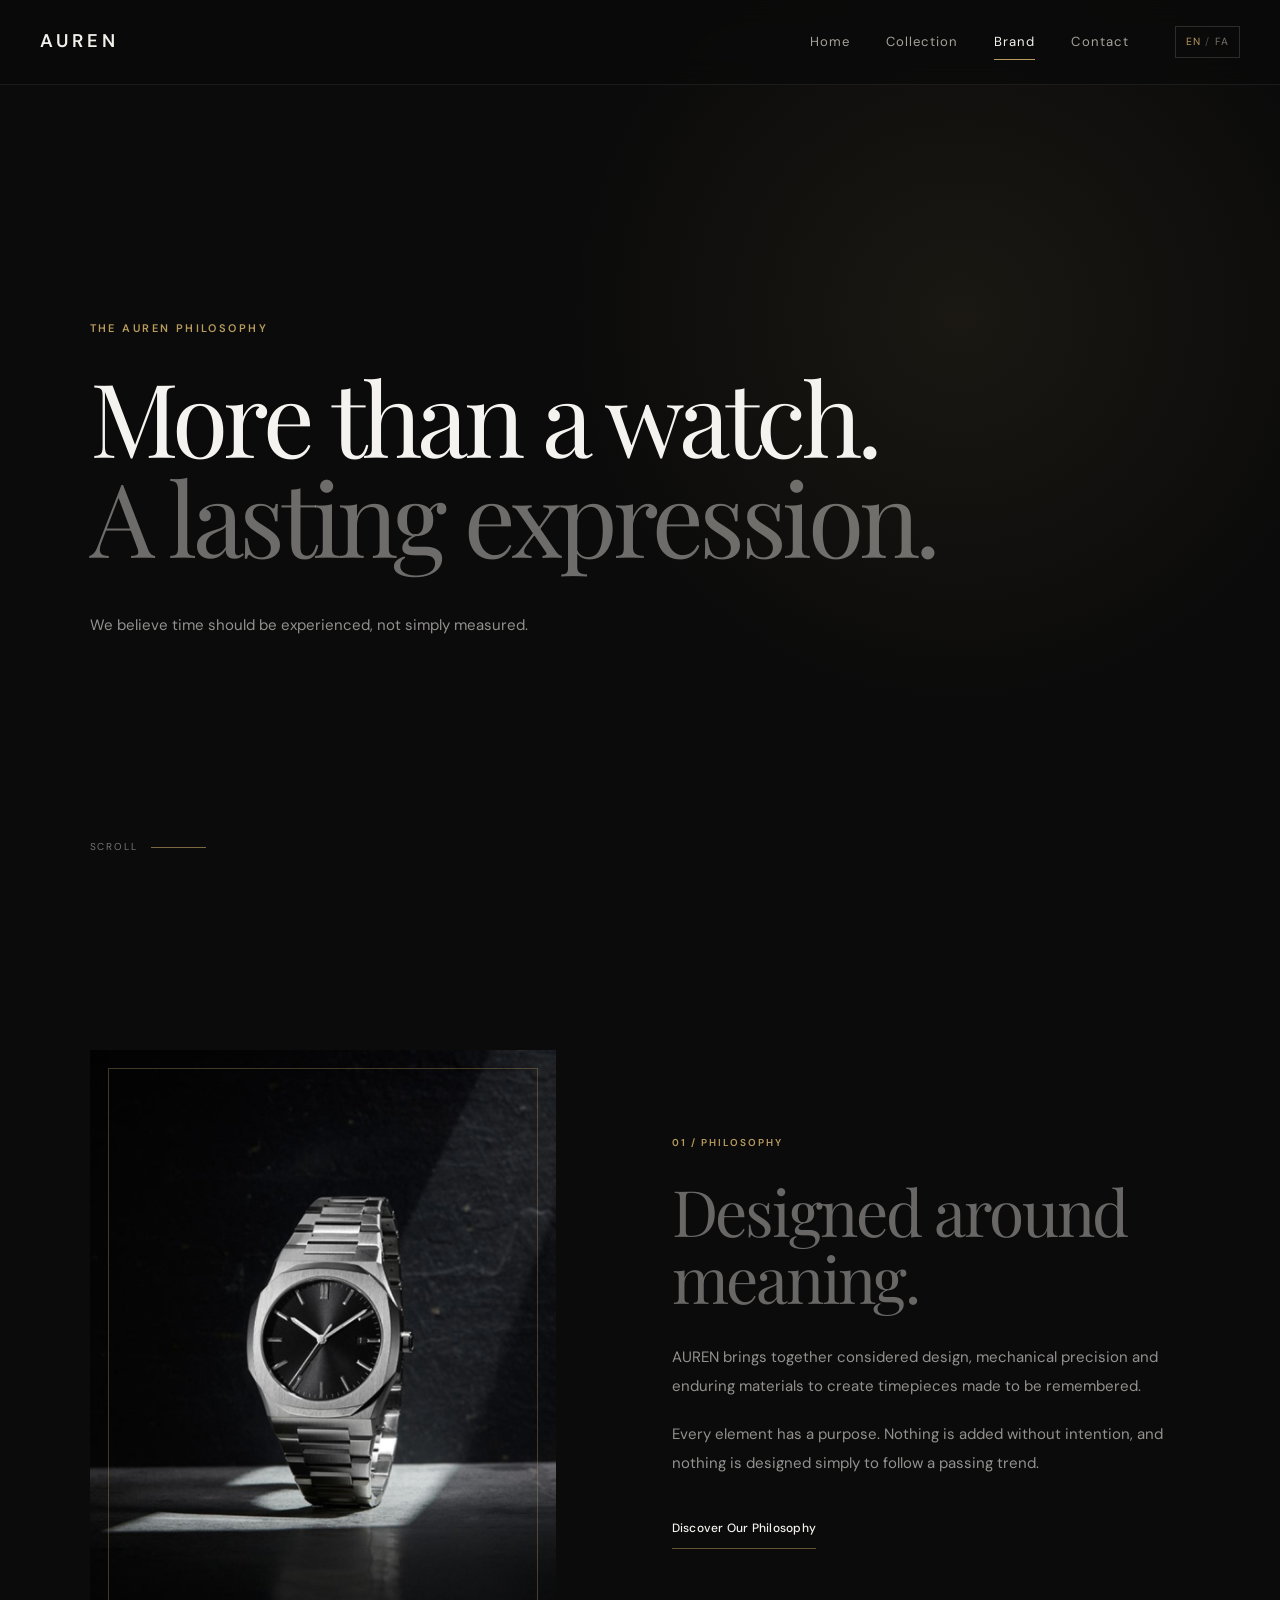
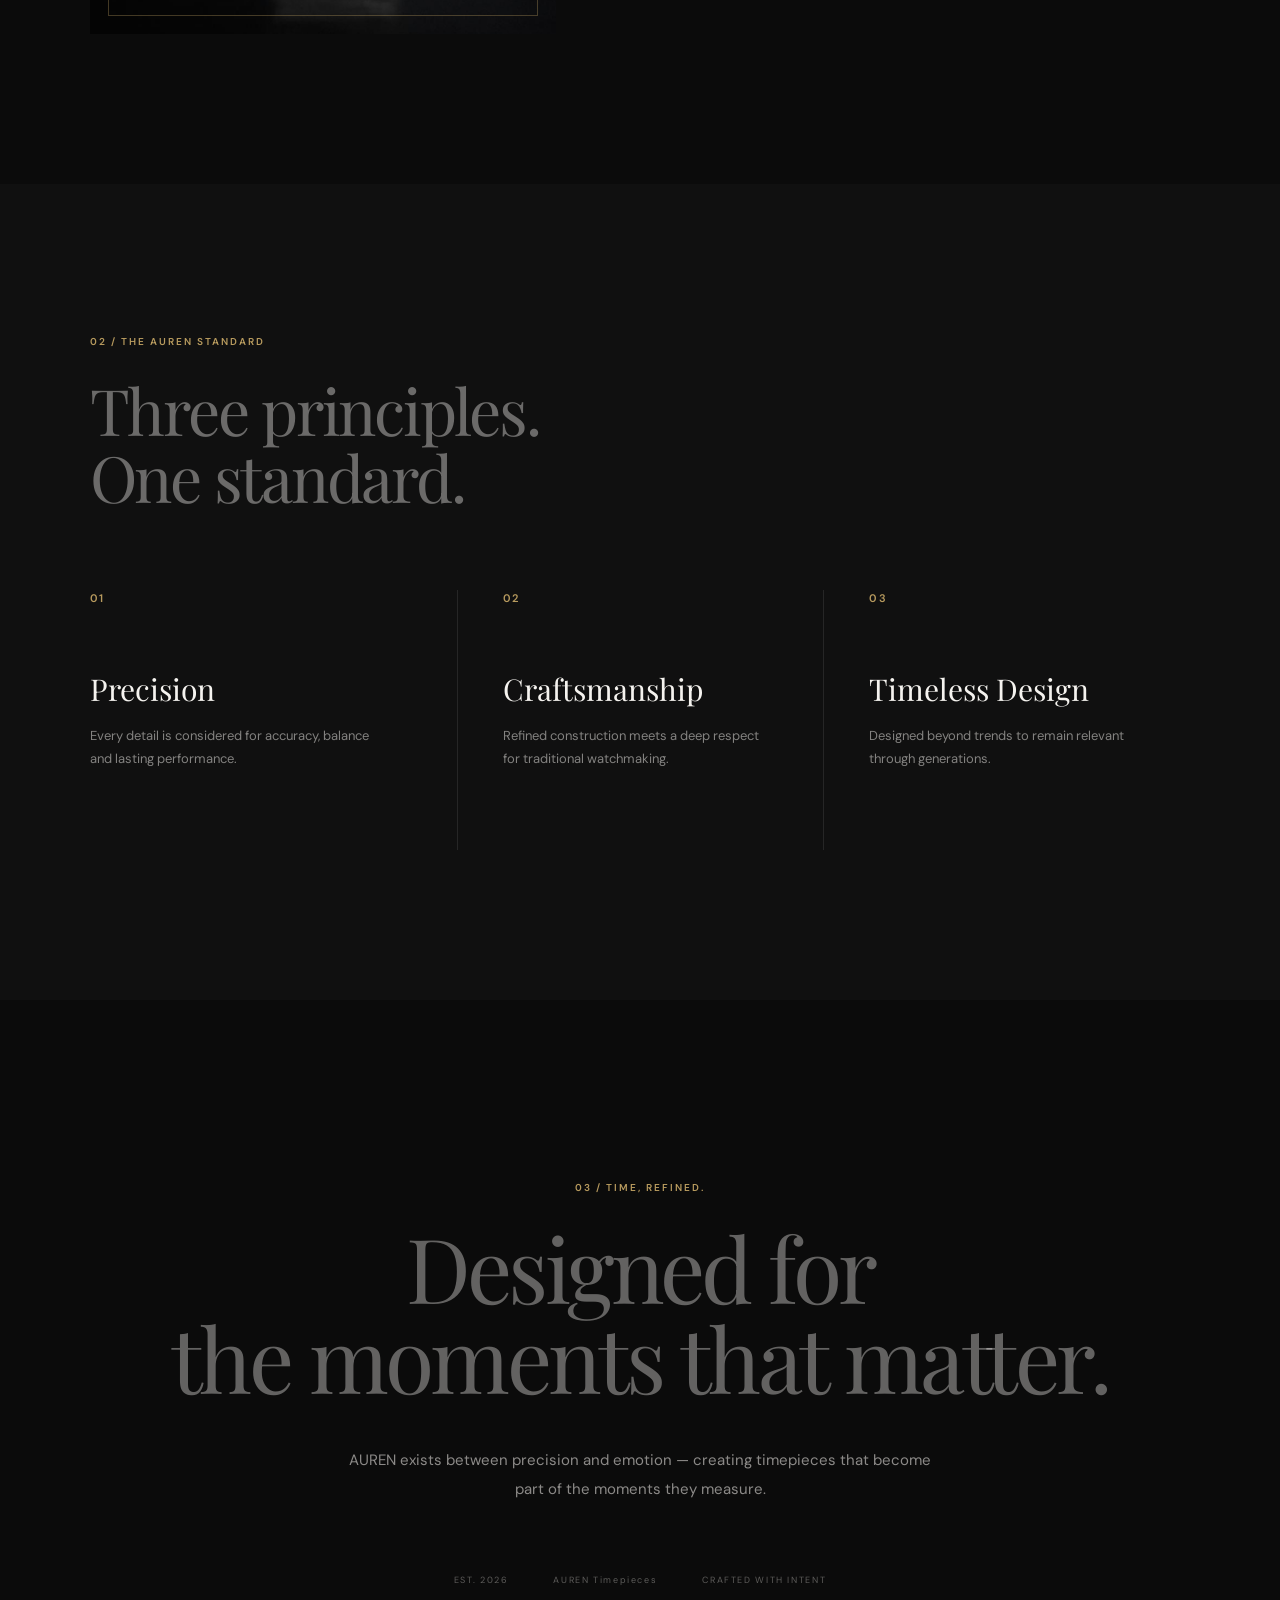
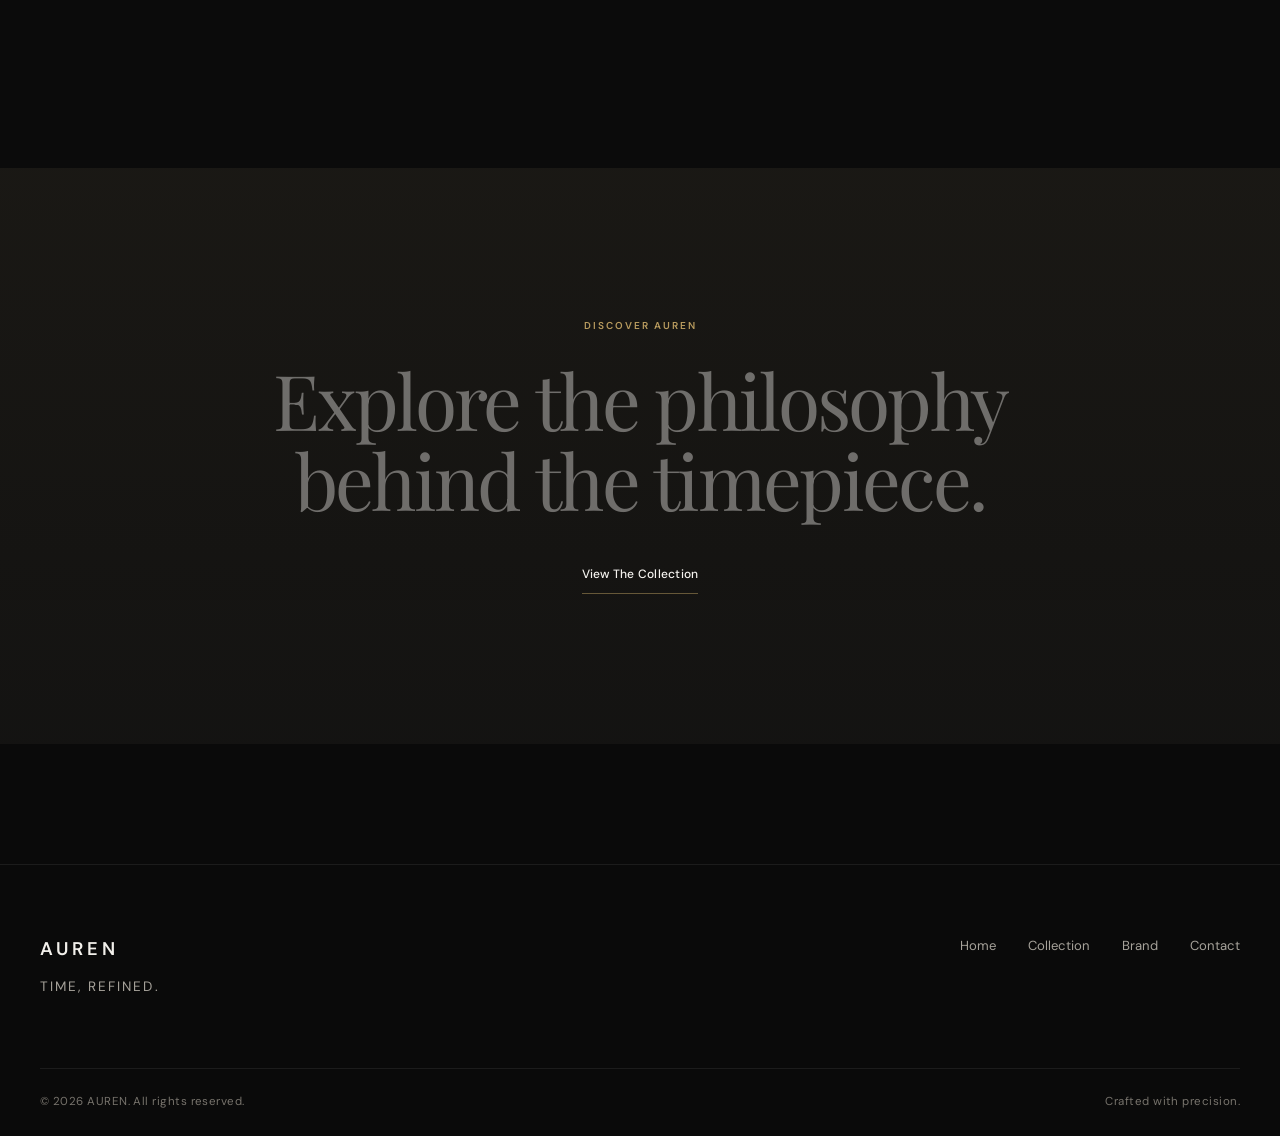
==== Pages/brand.html @ dfbf1e7e "Initial commit" ====
<!DOCTYPE html>
<html lang="en" dir="ltr">

<head>
    <meta charset="UTF-8">

    <meta name="viewport" content="width=device-width, initial-scale=1.0">

    <meta name="description" content="Discover the philosophy, craftsmanship and timeless design behind AUREN.">

    <title>AUREN — Brand</title>


    <!-- =========================
         Fonts
    ========================== -->

    <link rel="preconnect" href="https://fonts.googleapis.com">

    <link rel="preconnect" href="https://fonts.gstatic.com" crossorigin>

    <link
        href="https://fonts.googleapis.com/css2?family=DM+Sans:wght@400;500;600&family=Playfair+Display:wght@400;500;600&family=Vazirmatn:wght@400;500;600&display=swap"
        rel="stylesheet">


    <!-- =========================
         CSS
    ========================== -->

    <link rel="stylesheet" href="../css/global.css">

    <link rel="stylesheet" href="../css/brand.css">

</head>


<body>


    <!-- =========================
         Header
    ========================== -->

    <header class="header">

        <div class="container header__container">

            <a href="../index.html" class="logo">
                AUREN
            </a>


            <nav class="nav">

                <a href="../index.html" class="nav__link" data-i18n="nav.home">
                    Home
                </a>

                <a href="collection.html" class="nav__link" data-i18n="nav.collection">
                    Collection
                </a>

                <a href="brand.html" class="nav__link active" data-i18n="nav.brand">
                    Brand
                </a>

                <a href="contact.html" class="nav__link" data-i18n="nav.contact">
                    Contact
                </a>


                <button class="language-toggle" type="button" aria-label="Switch language">

                    <span class="language-toggle__active">
                        EN
                    </span>

                    <span class="language-toggle__divider">
                        /
                    </span>

                    <span>
                        FA
                    </span>

                </button>

            </nav>


            <button class="menu-toggle" type="button" aria-label="Open navigation menu" aria-expanded="false">

                <span></span>

                <span></span>

            </button>

        </div>

    </header>



    <!-- =========================
         Main
    ========================== -->

    <main>


        <!-- =========================
             Brand Hero
        ========================== -->

        <section class="brand-hero">

            <div class="brand-hero__content">

                <span class="brand-hero__eyebrow" data-i18n="brandIntro.label">
                    THE AUREN PHILOSOPHY
                </span>


                <h1 class="brand-hero__title">

                    <span data-i18n="brandIntro.title">
                        More than a watch.
                    </span>

                    <br>

                    <span class="brand-hero__title-accent" data-i18n="brandIntro.titleAccent">
                        A lasting expression.
                    </span>

                </h1>


                <p class="brand-hero__description" data-i18n="brandIntro.text1">
                    We believe time should be experienced,
                    not simply measured.
                </p>

            </div>


            <div class="brand-hero__scroll">

                <span data-i18n="brandIntro.scroll">
                    Scroll
                </span>

                <span class="brand-hero__scroll-line"></span>

            </div>

        </section>



        <!-- =========================
             Brand Philosophy
        ========================== -->

        <section class="brand-philosophy">

            <div class="brand-philosophy__container">


                <!-- Image -->

                <div class="brand-philosophy__image">

                    <img src="../assets/images/brand-watch.png" alt="AUREN luxury timepiece" width="800" height="1000"
                        loading="lazy">

                </div>


                <!-- Content -->

                <div class="brand-philosophy__content">

                    <span class="brand-section-label" data-i18n="brandPhilosophy.label">
                        01 / PHILOSOPHY
                    </span>


                    <h2 class="brand-section-title">

                        <span data-i18n="brandPhilosophy.title">
                            Designed around
                        </span>

                        <span data-i18n="brandPhilosophy.titleAccent">
                            meaning.
                        </span>

                    </h2>


                    <p class="brand-philosophy__text" data-i18n="brandIntro.text2">
                        AUREN brings together considered design,
                        mechanical precision and enduring materials
                        to create timepieces made to be remembered.
                    </p>


                    <p class="brand-philosophy__text" data-i18n="brandPhilosophy.text">
                        Every element has a purpose.
                        Nothing is added without intention,
                        and nothing is designed simply to follow
                        a passing trend.
                    </p>


                    <a href="brand.html" class="brand-link" data-i18n="brandIntro.button">
                        Discover Our Philosophy

                        <span class="brand-link__arrow">
                            ↗
                        </span>

                    </a>

                </div>

            </div>

        </section>



        <!-- =========================
             Brand Values
        ========================== -->

        <section class="brand-values">

            <div class="brand-values__header">

                <span class="brand-section-label" data-i18n="brandValues.label">
                    02 / THE AUREN STANDARD
                </span>


                <h2 class="brand-section-title">

                    <span data-i18n="brandValues.title">
                        Three principles.
                    </span>

                    <span data-i18n="brandValues.titleAccent">
                        One standard.
                    </span>

                </h2>

            </div>


            <div class="brand-values__grid">


                <!-- Value 01 -->

                <article class="brand-value">

                    <span class="brand-value__number">
                        01
                    </span>


                    <div class="brand-value__content">

                        <h3 data-i18n="brandValues.precision.title">
                            Precision
                        </h3>


                        <p data-i18n="brandValues.precision.text">
                            Every detail is considered for
                            accuracy, balance and lasting
                            performance.
                        </p>

                    </div>

                </article>



                <!-- Value 02 -->

                <article class="brand-value">

                    <span class="brand-value__number">
                        02
                    </span>


                    <div class="brand-value__content">

                        <h3 data-i18n="brandValues.craftsmanship.title">
                            Craftsmanship
                        </h3>


                        <p data-i18n="brandValues.craftsmanship.text">
                            Refined construction meets a deep
                            respect for traditional watchmaking.
                        </p>

                    </div>

                </article>



                <!-- Value 03 -->

                <article class="brand-value">

                    <span class="brand-value__number">
                        03
                    </span>


                    <div class="brand-value__content">

                        <h3 data-i18n="brandValues.timeless.title">
                            Timeless Design
                        </h3>


                        <p data-i18n="brandValues.timeless.text">
                            Designed beyond trends to remain
                            relevant through generations.
                        </p>

                    </div>

                </article>

            </div>

        </section>



        <!-- =========================
             Brand Statement
        ========================== -->

        <section class="brand-statement">

            <div class="brand-statement__container">

                <span class="brand-section-label" data-i18n="brandStatement.label">
                    03 / TIME, REFINED.
                </span>


                <h2 class="brand-statement__title">

                    <span data-i18n="brandStatement.title">
                        Time should never
                    </span>

                    <span data-i18n="brandStatement.titleAccent">
                        compete with you.
                    </span>

                </h2>


                <!--
                    Important:
                    text → description
                -->

                <p class="brand-statement__text" data-i18n="brandStatement.description">
                    AUREN exists between precision and emotion —
                    creating timepieces that become part of the
                    moments they measure.
                </p>


                <div class="brand-statement__signature">

                    <span data-i18n="brandStatement.est">
                        EST. 2026
                    </span>

                    <span data-i18n="brandStatement.brand">
                        AUREN TIMEPIECES
                    </span>

                    <span data-i18n="brandStatement.crafted">
                        CRAFTED WITH INTENT
                    </span>

                </div>

            </div>

        </section>



        <!-- =========================
             Brand CTA
        ========================== -->

        <section class="brand-cta">

            <div class="brand-cta__container">

                <span class="brand-cta__eyebrow" data-i18n="brandCta.eyebrow">
                    DISCOVER AUREN
                </span>


                <h2 class="brand-cta__title">

                    <span data-i18n="brandCta.title">
                        Explore the philosophy
                    </span>

                    <span data-i18n="brandCta.titleAccent">
                        behind the timepiece.
                    </span>

                </h2>


                <a href="collection.html" class="brand-link brand-link--light" data-i18n="brandCta.button">
                    View The Collection

                    <span class="brand-link__arrow">
                        ↗
                    </span>

                </a>

            </div>

        </section>

    </main>



    <!-- =========================
         Footer
    ========================== -->

    <footer class="footer">

        <div class="container footer__container">

            <div class="footer__brand">

                <a href="../index.html" class="logo">
                    AUREN
                </a>

                <p data-i18n="footer.tagline">
                    Time, refined.
                </p>

            </div>


            <div class="footer__links">

                <a href="../index.html" data-i18n="footer.home">
                    Home
                </a>

                <a href="collection.html" data-i18n="footer.collection">
                    Collection
                </a>

                <a href="brand.html" data-i18n="footer.brand">
                    Brand
                </a>

                <a href="contact.html" data-i18n="footer.contact">
                    Contact
                </a>

            </div>

        </div>


        <div class="container footer__bottom">

            <p data-i18n="footer.copyright">
                © 2026 AUREN. All rights reserved.
            </p>

            <p data-i18n="footer.crafted">
                Crafted with precision.
            </p>

        </div>

    </footer>



    <!-- =========================
         JavaScript
    ========================== -->

    <script src="../js/navigation.js"></script>

    <script src="../js/main.js"></script>

</body>

</html>
---- css/global.css ----
/* =========================
   Reset
========================= */

* {
  margin: 0;
  padding: 0;
  box-sizing: border-box;
}

/* =========================
   Base
========================= */

html {
  scroll-behavior: smooth;
}

body {
  font-family: "DM Sans", Arial, sans-serif;
  background: #0a0a0a;
  color: #f2f0eb;
  line-height: 1.6;
  overflow-x: hidden;
}

a {
  color: inherit;
  text-decoration: none;
}

button,
input,
textarea {
  font: inherit;
}

button {
  border: none;
  background: none;
  color: inherit;
  cursor: pointer;
}

img {
  display: block;
  max-width: 100%;
}

/* =========================
   Typography
========================= */

h1,
h2,
h3,
h4 {
  font-family: "Playfair Display", Georgia, serif;
  font-weight: 500;
  line-height: 1.1;
}

/* =========================
   Container
========================= */

.container {
  width: min(1200px, calc(100% - 48px));
  margin-inline: auto;
}

/* =========================
   Header
========================= */

.header {
  position: fixed;
  top: 0;
  left: 0;
  width: 100%;
  z-index: 1000;

  background: rgba(10, 10, 10, 0.75);
  backdrop-filter: blur(14px);

  border-bottom: 1px solid rgba(242, 240, 235, 0.08);
}

.header__container {
  min-height: 84px;

  display: flex;
  align-items: center;
  justify-content: space-between;
}

/* =========================
   Logo
========================= */

.logo {
  font-size: 1.15rem;
  font-weight: 600;
  letter-spacing: 0.22em;
}

/* =========================
   Navigation
========================= */

.nav {
  display: flex;
  align-items: center;
  gap: 36px;
}

.nav__link {
  position: relative;

  color: #a6a29a;
  font-size: 0.82rem;
  letter-spacing: 0.08em;

  transition: color 0.3s ease;
}

.nav__link::after {
  content: "";

  position: absolute;
  left: 0;
  bottom: -8px;

  width: 100%;
  height: 1px;

  background: #b89b5e;

  transform: scaleX(0);
  transform-origin: right;

  transition: transform 0.3s ease;
}

.nav__link:hover,
.nav__link.active {
  color: #f2f0eb;
}

.nav__link:hover::after,
.nav__link.active::after {
  transform: scaleX(1);
  transform-origin: left;
}

/* =========================
   Mobile Menu Button
========================= */

.menu-toggle {
  display: none;

  width: 32px;
  height: 24px;

  position: relative;
}

.menu-toggle span {
  position: absolute;
  left: 0;

  width: 100%;
  height: 1px;

  background: #f2f0eb;

  transition:
    transform 0.3s ease,
    top 0.3s ease;
}

.menu-toggle span:first-child {
  top: 7px;
}

.menu-toggle span:last-child {
  top: 17px;
}

/* =========================
   Footer
========================= */

.footer {
  margin-top: 120px;

  border-top: 1px solid rgba(242, 240, 235, 0.08);
}

.footer__container {
  padding: 70px 0;

  display: flex;
  justify-content: space-between;
  gap: 50px;
}

.footer__brand p {
  margin-top: 12px;

  color: #a6a29a;
  font-size: 0.85rem;

  text-transform: uppercase;
  letter-spacing: 0.15em;
}

.footer__links {
  display: flex;
  gap: 32px;
  align-items: flex-start;
}

.footer__links a {
  color: #a6a29a;
  font-size: 0.82rem;

  transition: color 0.3s ease;
}

.footer__links a:hover {
  color: #f2f0eb;
}

.footer__bottom {
  padding: 24px 0;

  border-top: 1px solid rgba(242, 240, 235, 0.08);

  display: flex;
  justify-content: space-between;
  gap: 20px;

  color: #77736c;
  font-size: 0.72rem;
  letter-spacing: 0.04em;
}

/* =========================
   Responsive
========================= */

@media (max-width: 768px) {
  .container {
    width: min(100% - 32px, 1200px);
  }

  .header__container {
    min-height: 72px;
  }

  .menu-toggle {
    display: block;
  }

  .nav {
    position: fixed;
    top: 72px;
    left: 0;

    width: 100%;
    min-height: calc(100vh - 72px);

    padding: 80px 32px;

    background: #0a0a0a;

    display: flex;
    flex-direction: column;
    align-items: flex-start;
    gap: 32px;

    transform: translateX(100%);
    transition: transform 0.4s ease;
  }

  .nav.active {
    transform: translateX(0);
  }

  .nav__link {
    font-family: "Playfair Display", Georgia, serif;
    font-size: 2rem;
    color: #f2f0eb;
  }

  .menu-toggle.active span:first-child {
    top: 12px;
    transform: rotate(45deg);
  }

  .menu-toggle.active span:last-child {
    top: 12px;
    transform: rotate(-45deg);
  }

  .footer__container {
    padding: 55px 0;

    flex-direction: column;
  }

  .footer__links {
    flex-wrap: wrap;
    gap: 20px;
  }

  .footer__bottom {
    flex-direction: column;
  }
}

/* =========================
   Language Switcher
========================= */

.language-toggle {
  display: inline-flex;
  align-items: center;
  gap: 5px;
  margin-left: 10px;
  padding: 7px 10px;
  border: 1px solid rgba(242, 240, 235, 0.15);
  color: #77736c;
  font-size: 0.65rem;
  letter-spacing: 0.08em;
  transition:
    color 0.3s ease,
    border-color 0.3s ease,
    background 0.3s ease;
}

.language-toggle:hover {
  border-color: rgba(184, 155, 94, 0.5);
  color: #f2f0eb;
}

.language-toggle__active {
  color: #b89b5e;
}

.language-toggle__divider {
  color: #4f4c47;
}

/* Mobile */

@media (max-width: 768px) {
  .language-toggle {
    margin-top: 10px;
    margin-left: 0;
    padding: 9px 12px;
    font-size: 0.7rem;
  }
}

/* =========================
   Persian Typography
========================= */

/* =========================
   Persian Typography
========================= */

html[lang="fa"] body {
  font-family: "Vazirmatn", Arial, sans-serif;
}

html[lang="fa"] h1,
html[lang="fa"] h2,
html[lang="fa"] h3,
html[lang="fa"] h4 {
  font-family: "Vazirmatn", Arial, sans-serif;
  font-weight: 500;
}

html[lang="fa"] .logo {
  font-family: "DM Sans", Arial, sans-serif;
}

html[lang="fa"] .hero__title,
html[lang="fa"] .brand-intro__heading h2,
html[lang="fa"] .featured-watch__info h2 {
  font-weight: 500;
  line-height: 1.35;
}

/* =========================
   Persian Layout
========================= */

html[lang="fa"] {
  direction: rtl;
}

html[lang="fa"] .header__container {
  direction: ltr;
}

html[lang="fa"] .nav {
  direction: rtl;
}

html[lang="fa"] .hero__container {
  direction: rtl;
}

html[lang="fa"] .hero__content {
  text-align: right;
}

html[lang="fa"] .hero__description {
  text-align: right;
}

html[lang="fa"] .hero__button {
  direction: rtl;
}

html[lang="fa"] .brand-intro__content {
  direction: rtl;
}

html[lang="fa"] .brand-intro__heading,
html[lang="fa"] .brand-intro__text {
  text-align: right;
}

html[lang="fa"] .featured-watch__content {
  direction: rtl;
}

html[lang="fa"] .featured-watch__info {
  text-align: right;
}

html[lang="fa"] .featured-watch__specs {
  direction: rtl;
}

html[lang="fa"] .watch-spec {
  text-align: right;
}

html[lang="fa"] .featured-watch__button {
  direction: rtl;
}

html[lang="fa"] .text-link {
  direction: rtl;
}

html[lang="fa"] .hero__arrow,
html[lang="fa"] .featured-watch__button > span:last-child,
html[lang="fa"] .text-link > span:last-child {
  direction: ltr;
}
---- css/brand.css ----
/* =========================
   Brand Page
========================= */

.brand-hero,
.brand-philosophy,
.brand-values,
.brand-statement,
.brand-cta {
  width: 100%;
}

/* =========================
   Brand Hero
========================= */

.brand-hero {
  position: relative;

  min-height: 100svh;

  display: flex;
  align-items: center;

  padding: 160px 7vw 100px;

  background:
    radial-gradient(
      circle at 75% 35%,
      rgba(184, 155, 94, 0.09),
      transparent 35%
    ),
    #0b0b0b;

  color: #f5f3ef;

  overflow: hidden;
}

.brand-hero__content {
  position: relative;

  width: 100%;
  max-width: 1300px;

  margin: 0 auto;

  z-index: 2;
}

.brand-hero__eyebrow {
  display: block;

  margin-bottom: 28px;

  color: #b89b5e;

  font-family: "DM Sans", sans-serif;

  font-size: 11px;
  font-weight: 600;

  letter-spacing: 0.22em;

  text-transform: uppercase;
}

.brand-hero__title {
  max-width: 1000px;

  margin: 0;

  font-family: "Playfair Display", serif;

  font-size: clamp(58px, 8vw, 120px);

  font-weight: 400;

  line-height: 0.98;

  letter-spacing: -0.045em;
}

.brand-hero__title-accent {
  color: rgba(245, 243, 239, 0.42);
}

.brand-hero__description {
  max-width: 520px;

  margin: 45px 0 0;

  font-family: "DM Sans", sans-serif;

  font-size: 15px;

  line-height: 1.9;

  color: rgba(245, 243, 239, 0.58);
}

.brand-hero__scroll {
  position: absolute;

  left: 7vw;
  bottom: 45px;

  display: flex;
  align-items: center;

  gap: 14px;

  color: rgba(245, 243, 239, 0.45);

  font-family: "DM Sans", sans-serif;

  font-size: 10px;

  letter-spacing: 0.18em;

  text-transform: uppercase;
}

.brand-hero__scroll-line {
  width: 55px;
  height: 1px;

  background: rgba(184, 155, 94, 0.65);
}

/* =========================
   Philosophy
========================= */

.brand-philosophy {
  padding: 150px 7vw;

  background: #0b0b0b;

  color: #f5f3ef;
}

.brand-philosophy__container {
  max-width: 1300px;

  margin: 0 auto;

  display: grid;

  grid-template-columns: minmax(0, 0.9fr) minmax(0, 1fr);

  align-items: center;

  gap: clamp(60px, 9vw, 140px);
}

/* =========================
   Philosophy Image
========================= */

.brand-philosophy__image {
  position: relative;

  width: 100%;

  aspect-ratio: 4 / 5;

  overflow: hidden;

  background: #111;
}

.brand-philosophy__image::after {
  content: "";

  position: absolute;

  inset: 18px;

  border: 1px solid rgba(184, 155, 94, 0.35);

  pointer-events: none;

  z-index: 2;
}

.brand-philosophy__image img {
  width: 100%;
  height: 100%;

  display: block;

  object-fit: cover;

  filter: grayscale(12%);

  transition:
    transform 1s cubic-bezier(0.22, 1, 0.36, 1),
    filter 0.5s ease;
}

.brand-philosophy__image:hover img {
  transform: scale(1.035);

  filter: grayscale(0%);
}

/* =========================
   Philosophy Content
========================= */

.brand-philosophy__content {
  max-width: 600px;
}

.brand-section-label {
  display: block;

  margin-bottom: 26px;

  color: #b89b5e;

  font-family: "DM Sans", sans-serif;

  font-size: 10px;
  font-weight: 600;

  letter-spacing: 0.2em;

  text-transform: uppercase;
}

.brand-section-title {
  margin: 0 0 32px;

  font-family: "Playfair Display", serif;

  font-size: clamp(42px, 5vw, 72px);

  font-weight: 400;

  line-height: 1.05;

  letter-spacing: -0.035em;
}

.brand-section-title span {
  display: block;

  color: rgba(245, 243, 239, 0.4);
}

.brand-philosophy__text {
  max-width: 540px;

  margin: 0 0 20px;

  font-family: "DM Sans", sans-serif;

  font-size: 15px;

  line-height: 1.9;

  color: rgba(245, 243, 239, 0.58);
}

/* =========================
   Links
========================= */

.brand-link {
  display: inline-flex;

  align-items: center;

  gap: 16px;

  margin-top: 22px;

  padding-bottom: 9px;

  border-bottom: 1px solid rgba(184, 155, 94, 0.5);

  color: #f5f3ef;

  font-family: "DM Sans", sans-serif;

  font-size: 12px;
  font-weight: 500;

  letter-spacing: 0.02em;

  text-decoration: none;

  transition:
    color 0.3s ease,
    border-color 0.3s ease,
    gap 0.3s ease;
}

.brand-link__arrow {
  color: #b89b5e;

  font-size: 17px;

  transition: transform 0.3s ease;
}

.brand-link:hover {
  gap: 22px;

  color: #b89b5e;

  border-color: #b89b5e;
}

.brand-link:hover .brand-link__arrow {
  transform: translate(3px, -3px);
}

/* =========================
   Values
========================= */

.brand-values {
  padding: 150px 7vw;

  background: #101010;

  color: #f5f3ef;
}

.brand-values__header {
  max-width: 1300px;

  margin: 0 auto 80px;
}

.brand-values__grid {
  max-width: 1300px;

  margin: 0 auto;

  display: grid;

  grid-template-columns: repeat(3, 1fr);
}

.brand-value {
  min-height: 260px;

  padding: 0 45px;

  border-left: 1px solid rgba(255, 255, 255, 0.09);
}

.brand-value:first-child {
  padding-left: 0;

  border-left: none;
}

.brand-value:last-child {
  padding-right: 0;
}

.brand-value__number {
  display: block;

  margin-bottom: 65px;

  color: #b89b5e;

  font-family: "DM Sans", sans-serif;

  font-size: 11px;
  font-weight: 600;

  letter-spacing: 0.16em;
}

.brand-value h3 {
  margin: 0 0 18px;

  font-family: "Playfair Display", serif;

  font-size: 30px;

  font-weight: 400;
}

.brand-value p {
  max-width: 300px;

  margin: 0;

  color: rgba(245, 243, 239, 0.5);

  font-family: "DM Sans", sans-serif;

  font-size: 13px;

  line-height: 1.8;
}

/* =========================
   Brand Statement
========================= */

.brand-statement {
  padding: 180px 7vw;

  background: #0b0b0b;

  color: #f5f3ef;
}

.brand-statement__container {
  max-width: 1100px;

  margin: 0 auto;

  text-align: center;
}

.brand-statement__title {
  max-width: 950px;

  margin: 0 auto;

  font-family: "Playfair Display", serif;

  font-size: clamp(46px, 7vw, 90px);

  font-weight: 400;

  line-height: 1;

  letter-spacing: -0.04em;
}

.brand-statement__title span {
  display: block;

  color: rgba(245, 243, 239, 0.38);
}

.brand-statement__text {
  max-width: 600px;

  margin: 45px auto 0;

  color: rgba(245, 243, 239, 0.55);

  font-family: "DM Sans", sans-serif;

  font-size: 15px;

  line-height: 1.9;
}

.brand-statement__signature {
  display: flex;

  justify-content: center;

  gap: 45px;

  margin-top: 70px;

  color: rgba(245, 243, 239, 0.35);

  font-family: "DM Sans", sans-serif;

  font-size: 9px;

  letter-spacing: 0.18em;
}

/* =========================
   CTA
========================= */

.brand-cta {
  position: relative;

  padding: 150px 7vw;

  background:
    linear-gradient(rgba(184, 155, 94, 0.06), rgba(184, 155, 94, 0.02)), #101010;

  color: #f5f3ef;
}

.brand-cta__container {
  max-width: 900px;

  margin: 0 auto;

  text-align: center;
}

.brand-cta__eyebrow {
  display: block;

  margin-bottom: 25px;

  color: #b89b5e;

  font-family: "DM Sans", sans-serif;

  font-size: 10px;

  font-weight: 600;

  letter-spacing: 0.2em;
}

.brand-cta__title {
  margin: 0;

  font-family: "Playfair Display", serif;

  font-size: clamp(44px, 6vw, 78px);

  font-weight: 400;

  line-height: 1.05;

  letter-spacing: -0.035em;
}

.brand-cta__title span {
  display: block;

  color: rgba(245, 243, 239, 0.4);
}

.brand-cta .brand-link {
  margin-top: 45px;
}

/* =========================
   Responsive
========================= */

@media (max-width: 900px) {
  .brand-hero {
    padding: 140px 6vw 100px;
  }

  .brand-philosophy {
    padding: 110px 6vw;
  }

  .brand-philosophy__container {
    grid-template-columns: 1fr;

    gap: 65px;
  }

  .brand-philosophy__image {
    max-width: 650px;
  }

  .brand-values {
    padding: 110px 6vw;
  }

  .brand-values__header {
    margin-bottom: 60px;
  }

  .brand-values__grid {
    grid-template-columns: 1fr;

    gap: 0;
  }

  .brand-value {
    min-height: auto;

    padding: 45px 0;

    border-left: none;

    border-top: 1px solid rgba(255, 255, 255, 0.09);
  }

  .brand-value:first-child {
    padding-top: 0;

    border-top: none;
  }

  .brand-value:last-child {
    padding-right: 0;
  }

  .brand-value__number {
    margin-bottom: 35px;
  }

  .brand-statement {
    padding: 130px 6vw;
  }

  .brand-statement__signature {
    flex-wrap: wrap;

    gap: 20px 35px;
  }

  .brand-cta {
    padding: 120px 6vw;
  }
}

/* =========================
   Mobile
========================= */

@media (max-width: 600px) {
  .brand-hero {
    min-height: 90svh;

    padding: 120px 6vw 80px;
  }

  .brand-hero__title {
    font-size: clamp(48px, 13vw, 68px);

    line-height: 1;
  }

  .brand-hero__description {
    margin-top: 35px;

    font-size: 14px;
  }

  .brand-hero__scroll {
    bottom: 30px;
  }

  .brand-philosophy {
    padding: 90px 6vw;
  }

  .brand-philosophy__image::after {
    inset: 10px;
  }

  .brand-section-title {
    font-size: clamp(40px, 11vw, 55px);
  }

  .brand-philosophy__text {
    font-size: 14px;
  }

  .brand-values {
    padding: 90px 6vw;
  }

  .brand-value h3 {
    font-size: 27px;
  }

  .brand-value p {
    font-size: 13px;
  }

  .brand-statement {
    padding: 110px 6vw;
  }

  .brand-statement__title {
    font-size: clamp(43px, 12vw, 60px);
  }

  .brand-statement__text {
    font-size: 14px;
  }

  .brand-statement__signature {
    flex-direction: column;

    align-items: center;

    gap: 15px;
  }

  .brand-cta {
    padding: 100px 6vw;
  }

  .brand-cta__title {
    font-size: clamp(40px, 11vw, 55px);
  }
}

/* =========================
   Persian Direction
========================= */

html[dir="rtl"] .brand-hero__content,
html[dir="rtl"] .brand-philosophy__content,
html[dir="rtl"] .brand-values,
html[dir="rtl"] .brand-statement,
html[dir="rtl"] .brand-cta {
  direction: rtl;
}

html[dir="rtl"] .brand-section-label {
  letter-spacing: 0;
}

html[dir="rtl"] .brand-philosophy__text,
html[dir="rtl"] .brand-value p,
html[dir="rtl"] .brand-statement__text {
  line-height: 2;
}

html[dir="rtl"] .brand-link__arrow {
  transform: scaleX(-1);
}

html[dir="rtl"] .brand-link:hover .brand-link__arrow {
  transform: scaleX(-1) translate(3px, -3px);
}

/* =========================
   Accessibility
========================= */

@media (prefers-reduced-motion: reduce) {
  .brand-philosophy__image img,
  .brand-link,
  .brand-link__arrow {
    transition: none;
  }
}

/* =========================
   Persian Gold Text
========================= */

html[dir="rtl"] .brand-hero__eyebrow,
html[dir="rtl"] .brand-hero__scroll span:first-child,
html[dir="rtl"] .brand-section-label,
html[dir="rtl"] .brand-cta__eyebrow {
  font-size: 1rem;
  line-height: 1.5;
}

html[dir="rtl"] .brand-value__number {
  font-size: 1rem;
}

html[dir="rtl"] .brand-statement__signature {
  font-size: 0.8rem;
}

/* =========================
   Scroll Reveal
========================= */

.reveal {
  opacity: 0;
  transform: translateY(45px);
  transition:
    opacity 0.9s ease,
    transform 0.9s cubic-bezier(0.22, 1, 0.36, 1);
}

.reveal.is-visible {
  opacity: 1;
  transform: translateY(0);
}

/* =========================
   Scroll Reveal Variations
========================= */

.brand-philosophy__image.reveal {
  transform: translateX(-45px);
}

.brand-philosophy__content.reveal {
  transform: translateX(45px);
}

.brand-philosophy__image.reveal.is-visible,
.brand-philosophy__content.reveal.is-visible {
  transform: translateX(0);
}

.brand-value.reveal {
  transform: translateY(35px);
}

.brand-value.reveal.is-visible {
  transform: translateY(0);
}

.brand-statement__container.reveal {
  transform: translateY(50px);
}

.brand-statement__container.reveal.is-visible {
  transform: translateY(0);
}

/* =========================
   Reduced Motion
========================= */

@media (prefers-reduced-motion: reduce) {
  .reveal,
  .brand-philosophy__image.reveal,
  .brand-philosophy__content.reveal,
  .brand-value.reveal,
  .brand-statement__container.reveal {
    opacity: 1;
    transform: none;
    transition: none;
  }
}
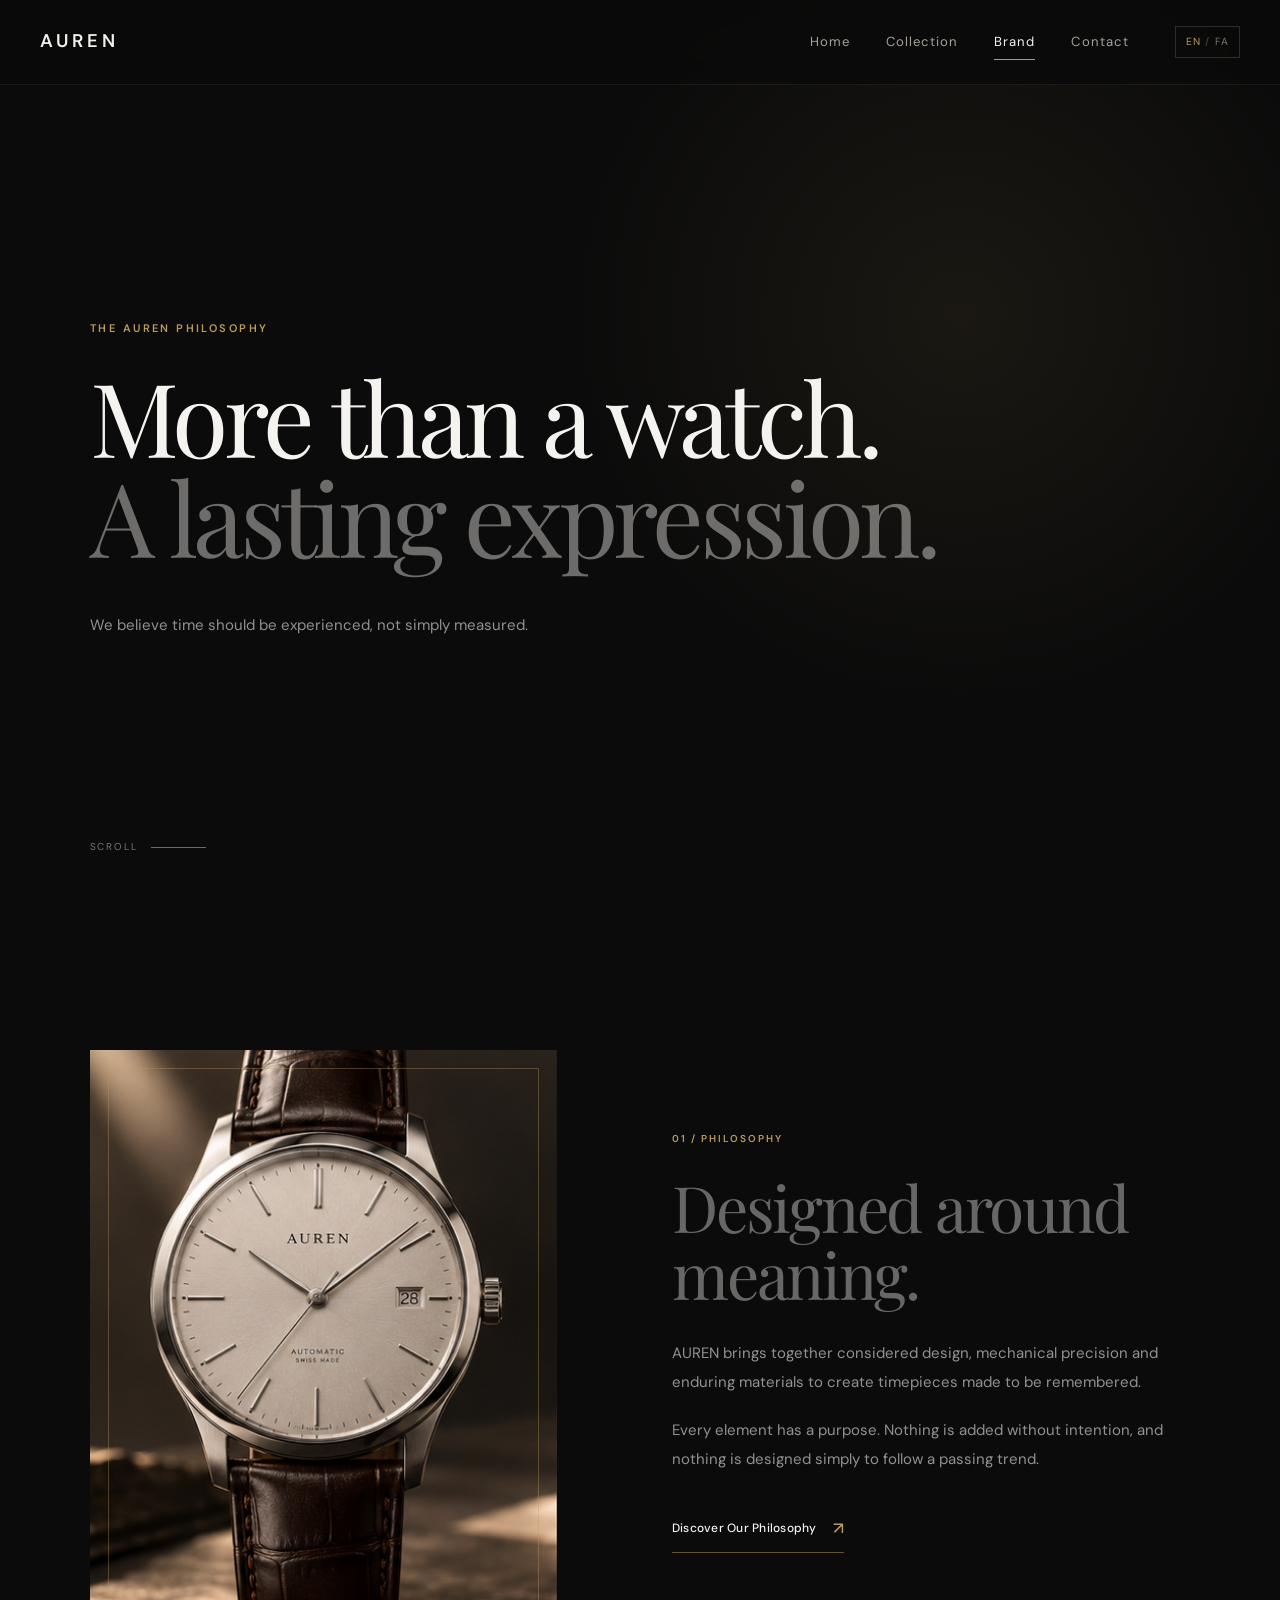
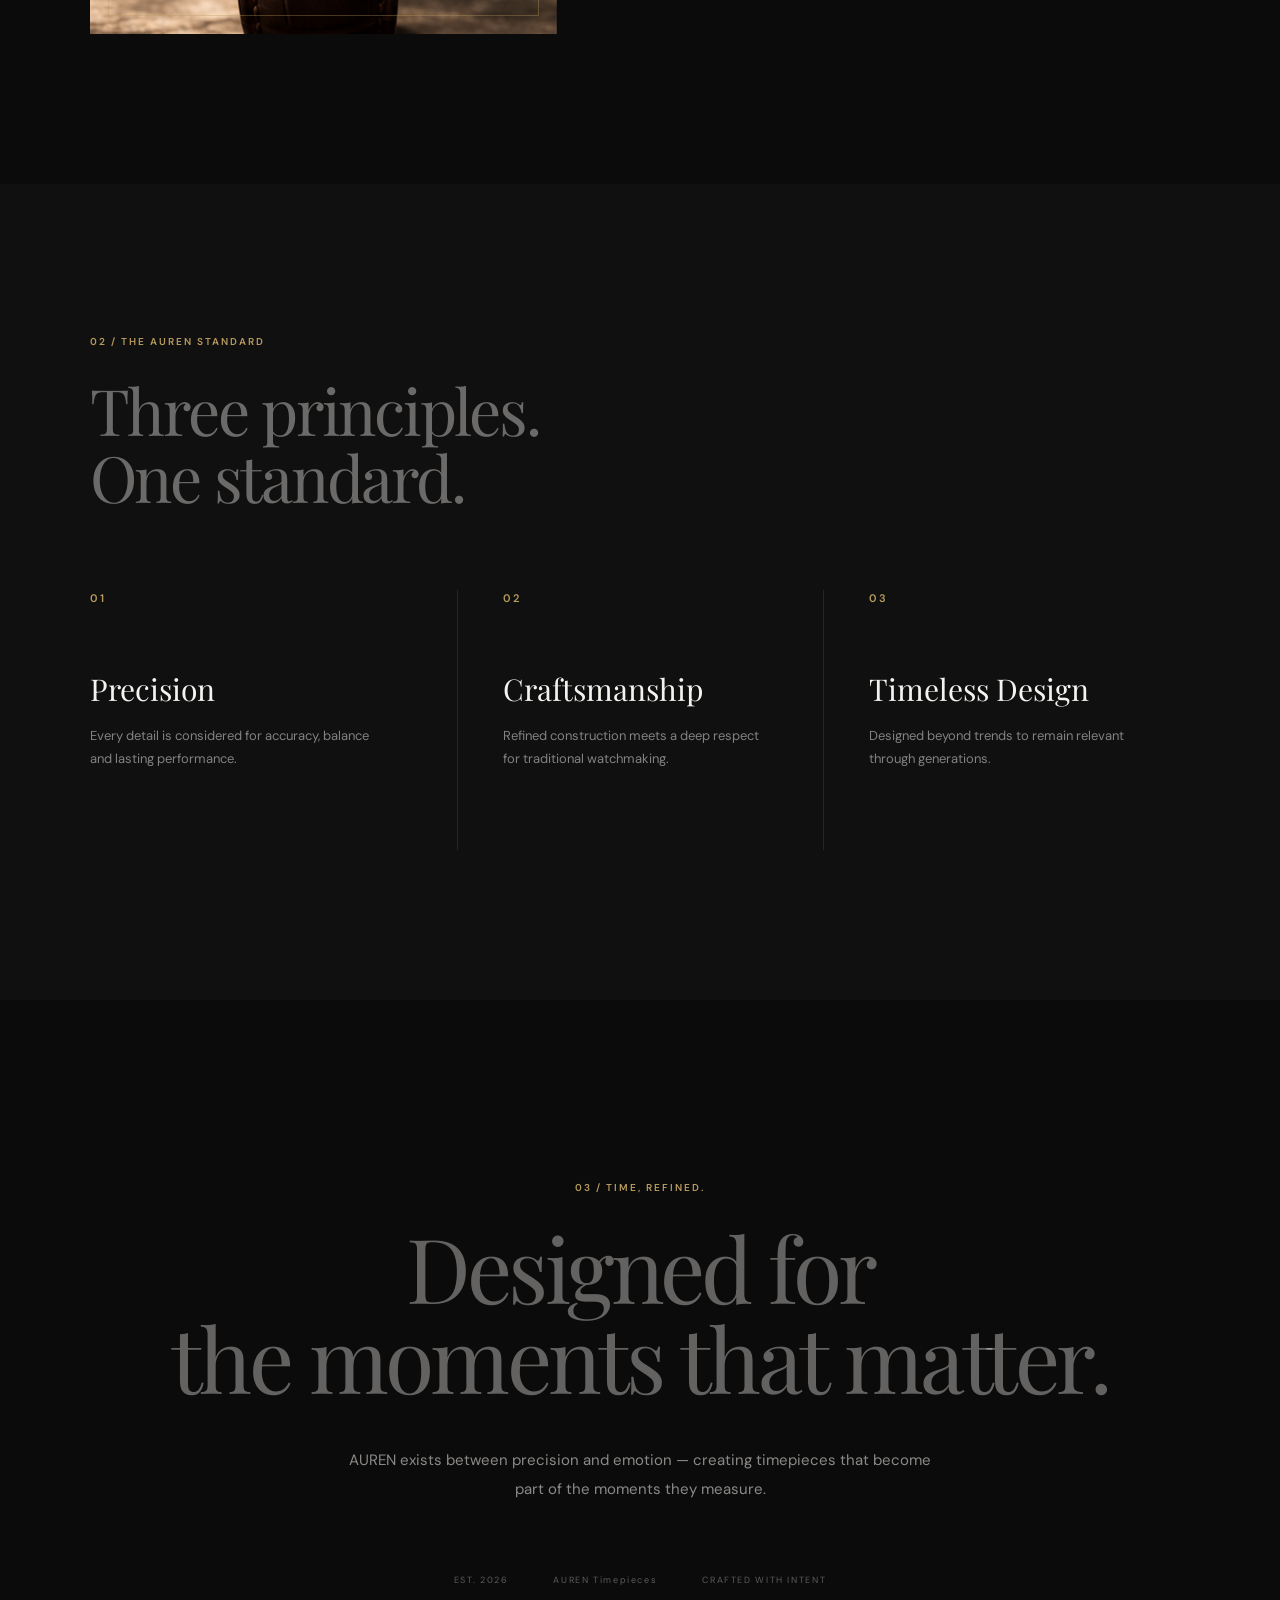
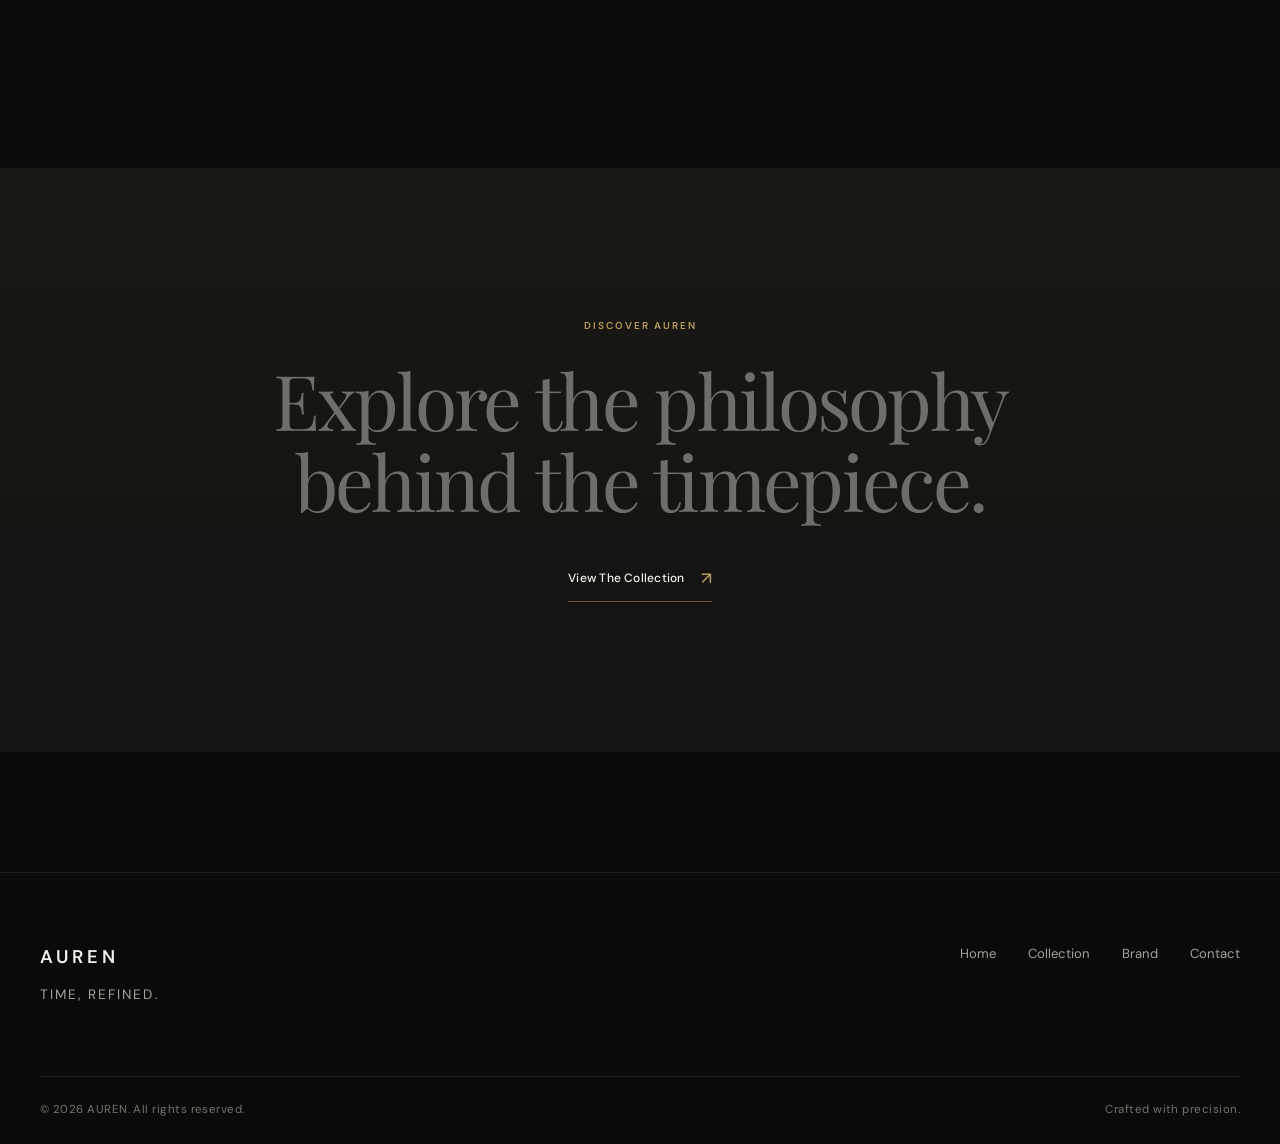
==== commit f1bac0e5: "Update AUREN website" ====
--- a/Pages/brand.html
+++ b/Pages/brand.html
@@ -1,7 +1,9 @@
 <!DOCTYPE html>
+
 <html lang="en" dir="ltr">
 
 <head>
+
     <meta charset="UTF-8">
 
     <meta name="viewport" content="width=device-width, initial-scale=1.0">
@@ -25,6 +27,13 @@
 
 
     <!-- =========================
+         Font Awesome
+    ========================== -->
+
+    <link rel="stylesheet" href="https://cdnjs.cloudflare.com/ajax/libs/font-awesome/6.5.0/css/all.min.css">
+
+
+    <!-- =========================
          CSS
     ========================== -->
 
@@ -57,14 +66,17 @@
                     Home
                 </a>
 
+
                 <a href="collection.html" class="nav__link" data-i18n="nav.collection">
                     Collection
                 </a>
 
+
                 <a href="brand.html" class="nav__link active" data-i18n="nav.brand">
                     Brand
                 </a>
 
+
                 <a href="contact.html" class="nav__link" data-i18n="nav.contact">
                     Contact
                 </a>
@@ -100,6 +112,7 @@
         </div>
 
     </header>
+
 
 
 
@@ -160,11 +173,12 @@
 
 
 
+
         <!-- =========================
              Brand Philosophy
         ========================== -->
 
-        <section class="brand-philosophy">
+        <section class="brand-philosophy" id="philosophy">
 
             <div class="brand-philosophy__container">
 
@@ -173,7 +187,7 @@
 
                 <div class="brand-philosophy__image">
 
-                    <img src="../assets/images/brand-watch.png" alt="AUREN luxury timepiece" width="800" height="1000"
+                    <img src="../assets/images/auren-01.png" alt="AUREN 01 The Classic" width="457" height="1145"
                         loading="lazy">
 
                 </div>
@@ -194,7 +208,7 @@
                             Designed around
                         </span>
 
-                        <span data-i18n="brandPhilosophy.titleAccent">
+                        <span class="accent" data-i18n="brandPhilosophy.titleAccent">
                             meaning.
                         </span>
 
@@ -216,8 +230,11 @@
                     </p>
 
 
-                    <a href="brand.html" class="brand-link" data-i18n="brandIntro.button">
-                        Discover Our Philosophy
+                    <a href="#philosophy" class="brand-link">
+
+                        <span data-i18n="brandIntro.button">
+                            Discover Our Philosophy
+                        </span>
 
                         <span class="brand-link__arrow">
                             ↗
@@ -233,6 +250,7 @@
 
 
 
+
         <!-- =========================
              Brand Values
         ========================== -->
@@ -252,7 +270,7 @@
                         Three principles.
                     </span>
 
-                    <span data-i18n="brandValues.titleAccent">
+                    <span class="accent" data-i18n="brandValues.titleAccent">
                         One standard.
                     </span>
 
@@ -278,7 +296,6 @@
                         <h3 data-i18n="brandValues.precision.title">
                             Precision
                         </h3>
-
 
                         <p data-i18n="brandValues.precision.text">
                             Every detail is considered for
@@ -292,6 +309,7 @@
 
 
 
+
                 <!-- Value 02 -->
 
                 <article class="brand-value">
@@ -306,7 +324,6 @@
                         <h3 data-i18n="brandValues.craftsmanship.title">
                             Craftsmanship
                         </h3>
-
 
                         <p data-i18n="brandValues.craftsmanship.text">
                             Refined construction meets a deep
@@ -319,6 +336,7 @@
 
 
 
+
                 <!-- Value 03 -->
 
                 <article class="brand-value">
@@ -333,7 +351,6 @@
                         <h3 data-i18n="brandValues.timeless.title">
                             Timeless Design
                         </h3>
-
 
                         <p data-i18n="brandValues.timeless.text">
                             Designed beyond trends to remain
@@ -350,6 +367,7 @@
 
 
 
+
         <!-- =========================
              Brand Statement
         ========================== -->
@@ -366,20 +384,15 @@
                 <h2 class="brand-statement__title">
 
                     <span data-i18n="brandStatement.title">
-                        Time should never
-                    </span>
-
-                    <span data-i18n="brandStatement.titleAccent">
-                        compete with you.
+                        Designed for
+                    </span>
+
+                    <span class="accent" data-i18n="brandStatement.titleAccent">
+                        the moments that matter.
                     </span>
 
                 </h2>
 
-
-                <!--
-                    Important:
-                    text → description
-                -->
 
                 <p class="brand-statement__text" data-i18n="brandStatement.description">
                     AUREN exists between precision and emotion —
@@ -410,6 +423,7 @@
 
 
 
+
         <!-- =========================
              Brand CTA
         ========================== -->
@@ -429,15 +443,18 @@
                         Explore the philosophy
                     </span>
 
-                    <span data-i18n="brandCta.titleAccent">
+                    <span class="accent" data-i18n="brandCta.titleAccent">
                         behind the timepiece.
                     </span>
 
                 </h2>
 
 
-                <a href="collection.html" class="brand-link brand-link--light" data-i18n="brandCta.button">
-                    View The Collection
+                <a href="collection.html" class="brand-link brand-link--light">
+
+                    <span data-i18n="brandCta.button">
+                        View The Collection
+                    </span>
 
                     <span class="brand-link__arrow">
                         ↗
@@ -450,6 +467,7 @@
         </section>
 
     </main>
+
 
 
 
@@ -480,13 +498,16 @@
                     Home
                 </a>
 
+
                 <a href="collection.html" data-i18n="footer.collection">
                     Collection
                 </a>
 
+
                 <a href="brand.html" data-i18n="footer.brand">
                     Brand
                 </a>
+
 
                 <a href="contact.html" data-i18n="footer.contact">
                     Contact
@@ -503,6 +524,7 @@
                 © 2026 AUREN. All rights reserved.
             </p>
 
+
             <p data-i18n="footer.crafted">
                 Crafted with precision.
             </p>
@@ -513,6 +535,7 @@
 
 
 
+
     <!-- =========================
          JavaScript
     ========================== -->
--- a/css/global.css
+++ b/css/global.css
@@ -1,6 +1,6 @@
-/* =========================
+/* =========================================================
    Reset
-========================= */
+========================================================= */
 
 * {
   margin: 0;
@@ -8,9 +8,9 @@
   box-sizing: border-box;
 }
 
-/* =========================
+/* =========================================================
    Base
-========================= */
+========================================================= */
 
 html {
   scroll-behavior: smooth;
@@ -47,9 +47,9 @@
   max-width: 100%;
 }
 
-/* =========================
+/* =========================================================
    Typography
-========================= */
+========================================================= */
 
 h1,
 h2,
@@ -60,18 +60,18 @@
   line-height: 1.1;
 }
 
-/* =========================
+/* =========================================================
    Container
-========================= */
+========================================================= */
 
 .container {
   width: min(1200px, calc(100% - 48px));
   margin-inline: auto;
 }
 
-/* =========================
+/* =========================================================
    Header
-========================= */
+========================================================= */
 
 .header {
   position: fixed;
@@ -79,24 +79,21 @@
   left: 0;
   width: 100%;
   z-index: 1000;
-
   background: rgba(10, 10, 10, 0.75);
   backdrop-filter: blur(14px);
-
   border-bottom: 1px solid rgba(242, 240, 235, 0.08);
 }
 
 .header__container {
   min-height: 84px;
-
   display: flex;
   align-items: center;
   justify-content: space-between;
 }
 
-/* =========================
+/* =========================================================
    Logo
-========================= */
+========================================================= */
 
 .logo {
   font-size: 1.15rem;
@@ -104,9 +101,9 @@
   letter-spacing: 0.22em;
 }
 
-/* =========================
+/* =========================================================
    Navigation
-========================= */
+========================================================= */
 
 .nav {
   display: flex;
@@ -116,29 +113,22 @@
 
 .nav__link {
   position: relative;
-
   color: #a6a29a;
   font-size: 0.82rem;
   letter-spacing: 0.08em;
-
   transition: color 0.3s ease;
 }
 
 .nav__link::after {
   content: "";
-
   position: absolute;
   left: 0;
   bottom: -8px;
-
   width: 100%;
   height: 1px;
-
   background: #b89b5e;
-
   transform: scaleX(0);
   transform-origin: right;
-
   transition: transform 0.3s ease;
 }
 
@@ -153,28 +143,23 @@
   transform-origin: left;
 }
 
-/* =========================
+/* =========================================================
    Mobile Menu Button
-========================= */
+========================================================= */
 
 .menu-toggle {
   display: none;
-
   width: 32px;
   height: 24px;
-
   position: relative;
 }
 
 .menu-toggle span {
   position: absolute;
   left: 0;
-
   width: 100%;
   height: 1px;
-
   background: #f2f0eb;
-
   transition:
     transform 0.3s ease,
     top 0.3s ease;
@@ -188,19 +173,27 @@
   top: 17px;
 }
 
-/* =========================
+.menu-toggle.active span:first-child {
+  top: 12px;
+  transform: rotate(45deg);
+}
+
+.menu-toggle.active span:last-child {
+  top: 12px;
+  transform: rotate(-45deg);
+}
+
+/* =========================================================
    Footer
-========================= */
+========================================================= */
 
 .footer {
   margin-top: 120px;
-
   border-top: 1px solid rgba(242, 240, 235, 0.08);
 }
 
 .footer__container {
   padding: 70px 0;
-
   display: flex;
   justify-content: space-between;
   gap: 50px;
@@ -208,10 +201,8 @@
 
 .footer__brand p {
   margin-top: 12px;
-
   color: #a6a29a;
   font-size: 0.85rem;
-
   text-transform: uppercase;
   letter-spacing: 0.15em;
 }
@@ -225,7 +216,6 @@
 .footer__links a {
   color: #a6a29a;
   font-size: 0.82rem;
-
   transition: color 0.3s ease;
 }
 
@@ -235,95 +225,18 @@
 
 .footer__bottom {
   padding: 24px 0;
-
   border-top: 1px solid rgba(242, 240, 235, 0.08);
-
   display: flex;
   justify-content: space-between;
   gap: 20px;
-
   color: #77736c;
   font-size: 0.72rem;
   letter-spacing: 0.04em;
 }
 
-/* =========================
-   Responsive
-========================= */
-
-@media (max-width: 768px) {
-  .container {
-    width: min(100% - 32px, 1200px);
-  }
-
-  .header__container {
-    min-height: 72px;
-  }
-
-  .menu-toggle {
-    display: block;
-  }
-
-  .nav {
-    position: fixed;
-    top: 72px;
-    left: 0;
-
-    width: 100%;
-    min-height: calc(100vh - 72px);
-
-    padding: 80px 32px;
-
-    background: #0a0a0a;
-
-    display: flex;
-    flex-direction: column;
-    align-items: flex-start;
-    gap: 32px;
-
-    transform: translateX(100%);
-    transition: transform 0.4s ease;
-  }
-
-  .nav.active {
-    transform: translateX(0);
-  }
-
-  .nav__link {
-    font-family: "Playfair Display", Georgia, serif;
-    font-size: 2rem;
-    color: #f2f0eb;
-  }
-
-  .menu-toggle.active span:first-child {
-    top: 12px;
-    transform: rotate(45deg);
-  }
-
-  .menu-toggle.active span:last-child {
-    top: 12px;
-    transform: rotate(-45deg);
-  }
-
-  .footer__container {
-    padding: 55px 0;
-
-    flex-direction: column;
-  }
-
-  .footer__links {
-    flex-wrap: wrap;
-    gap: 20px;
-  }
-
-  .footer__bottom {
-    flex-direction: column;
-  }
-}
-
-/* =========================
+/* =========================================================
    Language Switcher
-========================= */
+========================================================= */
 
 .language-toggle {
   display: inline-flex;
@@ -354,24 +267,39 @@
   color: #4f4c47;
 }
 
-/* Mobile */
-
-@media (max-width: 768px) {
-  .language-toggle {
-    margin-top: 10px;
-    margin-left: 0;
-    padding: 9px 12px;
-    font-size: 0.7rem;
-  }
-}
-
-/* =========================
+/* =========================================================
+   Scroll Reveal
+========================================================= */
+
+.reveal {
+  opacity: 0;
+  transform: translateY(50px);
+  transition:
+    opacity 0.9s ease,
+    transform 0.9s ease;
+  will-change: opacity, transform;
+}
+
+.reveal.is-visible {
+  opacity: 1;
+  transform: translateY(0);
+}
+
+/* =========================================================
+   Phone Number
+   Keeps phone numbers LTR even inside RTL Persian layout.
+========================================================= */
+
+.phone-number {
+  direction: ltr !important;
+  unicode-bidi: isolate;
+  display: inline-block;
+  text-align: left;
+}
+
+/* =========================================================
    Persian Typography
-========================= */
-
-/* =========================
-   Persian Typography
-========================= */
+========================================================= */
 
 html[lang="fa"] body {
   font-family: "Vazirmatn", Arial, sans-serif;
@@ -396,9 +324,9 @@
   line-height: 1.35;
 }
 
-/* =========================
+/* =========================================================
    Persian Layout
-========================= */
+========================================================= */
 
 html[lang="fa"] {
   direction: rtl;
@@ -461,8 +389,164 @@
   direction: rtl;
 }
 
+/* =========================================================
+   Persian LTR Elements
+========================================================= */
+
 html[lang="fa"] .hero__arrow,
 html[lang="fa"] .featured-watch__button > span:last-child,
-html[lang="fa"] .text-link > span:last-child {
+html[lang="fa"] .text-link > span:last-child,
+html[lang="fa"] .phone-number {
   direction: ltr;
 }
+
+/* =========================================================
+   Persian Contact Page
+========================================================= */
+
+html[lang="fa"] .contact-hero__content,
+html[lang="fa"] .contact-info__header,
+html[lang="fa"] .contact-info__content,
+html[lang="fa"] .contact-form-wrapper,
+html[lang="fa"] .boutique__content,
+html[lang="fa"] .contact-faq__header,
+html[lang="fa"] .contact-cta__container {
+  direction: rtl;
+}
+
+html[lang="fa"] .contact-info__content,
+html[lang="fa"] .contact-form-wrapper,
+html[lang="fa"] .boutique__content,
+html[lang="fa"] .contact-faq__header {
+  text-align: right;
+}
+
+/* =========================================================
+   Form Direction
+========================================================= */
+
+html[lang="fa"] input,
+html[lang="fa"] textarea {
+  direction: rtl;
+  text-align: right;
+}
+
+html[lang="fa"] input::placeholder,
+html[lang="fa"] textarea::placeholder {
+  text-align: right;
+}
+
+/* =========================================================
+   Reduced Motion
+========================================================= */
+
+@media (prefers-reduced-motion: reduce) {
+  html {
+    scroll-behavior: auto;
+  }
+
+  .reveal {
+    opacity: 1;
+    transform: none;
+    transition: none;
+  }
+
+  * {
+    scroll-behavior: auto !important;
+  }
+}
+
+/* =========================================================
+   Responsive
+========================================================= */
+
+@media (max-width: 768px) {
+  .container {
+    width: min(100% - 32px, 1200px);
+  }
+
+  .header__container {
+    min-height: 72px;
+  }
+
+  .menu-toggle {
+    display: block;
+  }
+
+  .nav {
+    position: fixed;
+    top: 72px;
+    left: 0;
+    width: 100%;
+    min-height: calc(100vh - 72px);
+    padding: 80px 32px;
+    background: #0a0a0a;
+    display: flex;
+    flex-direction: column;
+    align-items: flex-start;
+    gap: 32px;
+    transform: translateX(100%);
+    transition: transform 0.4s ease;
+  }
+
+  .nav.active {
+    transform: translateX(0);
+  }
+
+  .nav__link {
+    font-family: "Playfair Display", Georgia, serif;
+    font-size: 2rem;
+    color: #f2f0eb;
+  }
+
+  .menu-toggle.active span:first-child {
+    top: 12px;
+    transform: rotate(45deg);
+  }
+
+  .menu-toggle.active span:last-child {
+    top: 12px;
+    transform: rotate(-45deg);
+  }
+
+  .footer__container {
+    padding: 55px 0;
+    flex-direction: column;
+  }
+
+  .footer__links {
+    flex-wrap: wrap;
+    gap: 20px;
+  }
+
+  .footer__bottom {
+    flex-direction: column;
+  }
+
+  .language-toggle {
+    margin-top: 10px;
+    margin-left: 0;
+    padding: 9px 12px;
+    font-size: 0.7rem;
+  }
+}
+
+/* =========================================================
+   Mobile Persian Navigation
+========================================================= */
+
+@media (max-width: 768px) {
+  html[lang="fa"] .nav {
+    direction: rtl;
+    align-items: flex-start;
+    transform: translateX(100%);
+  }
+
+  html[lang="fa"] .nav.active {
+    transform: translateX(0);
+  }
+
+  html[lang="fa"] .language-toggle {
+    direction: ltr;
+  }
+}
